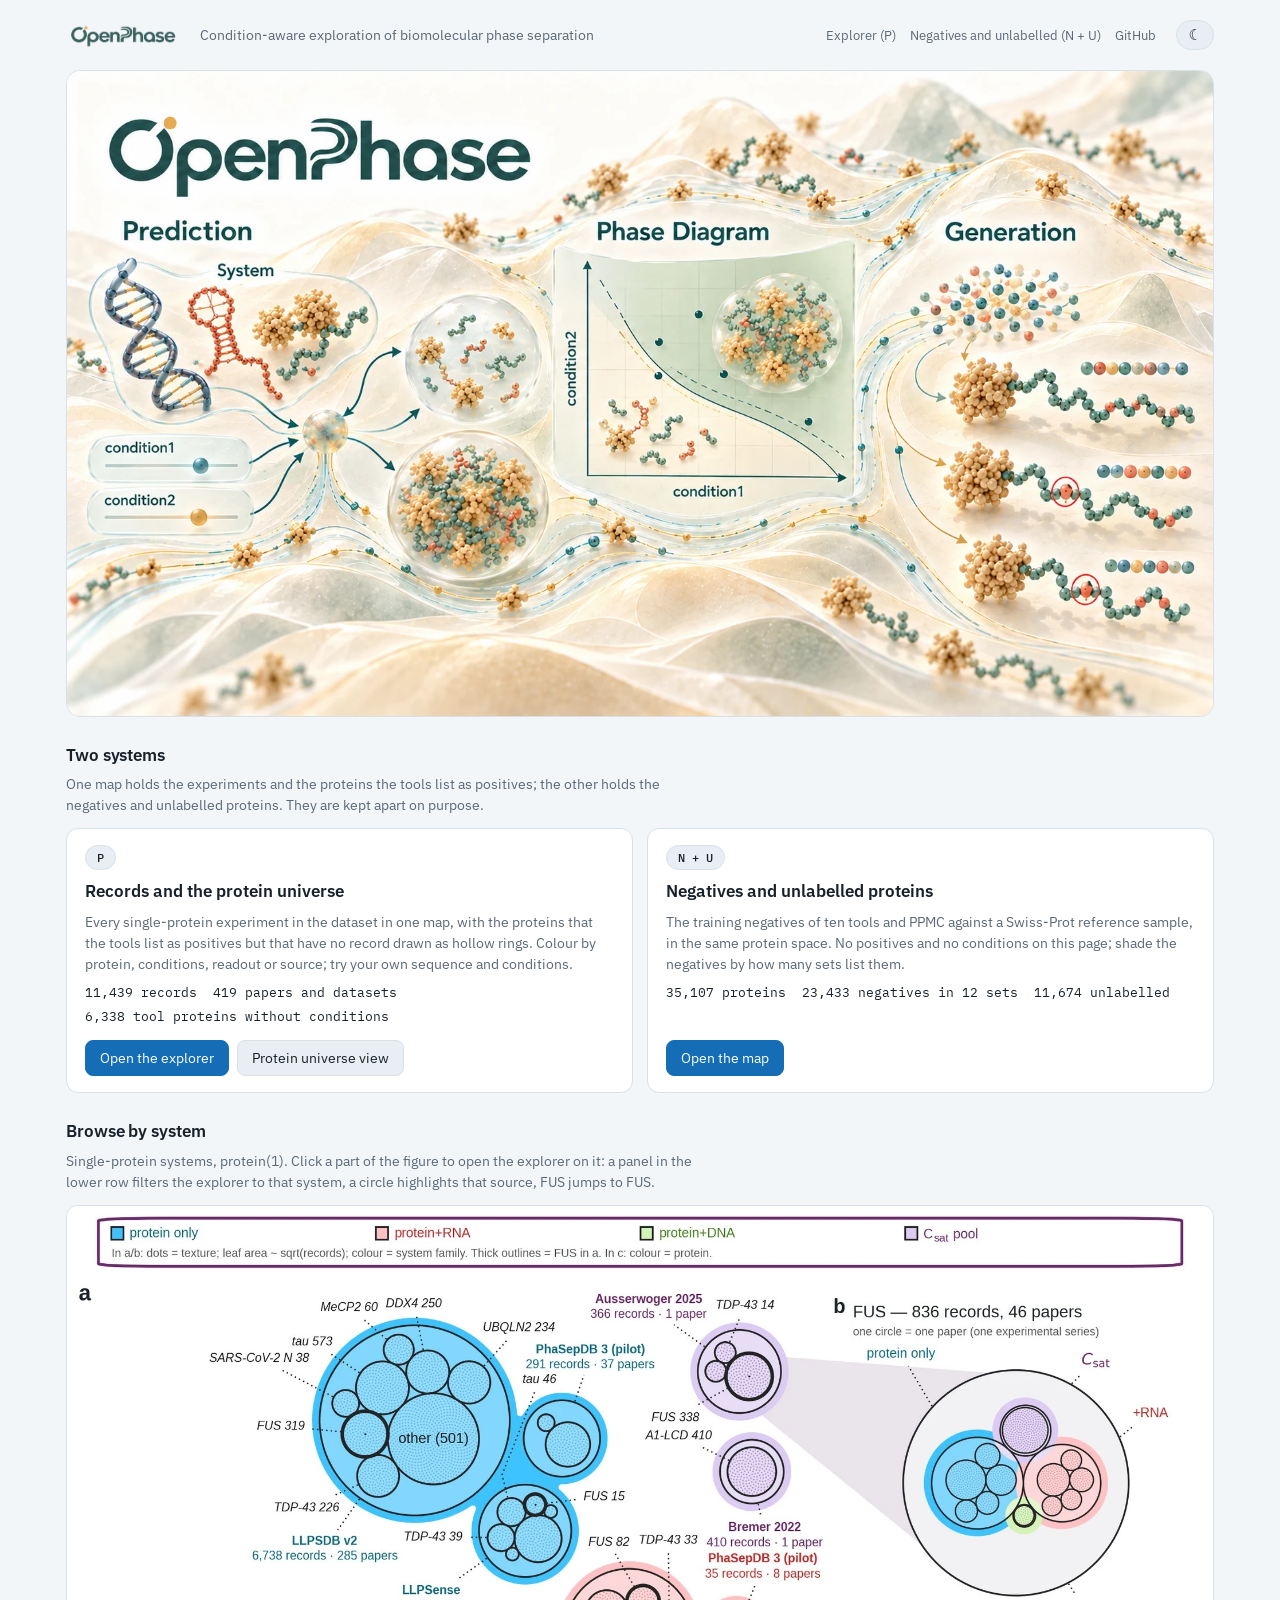
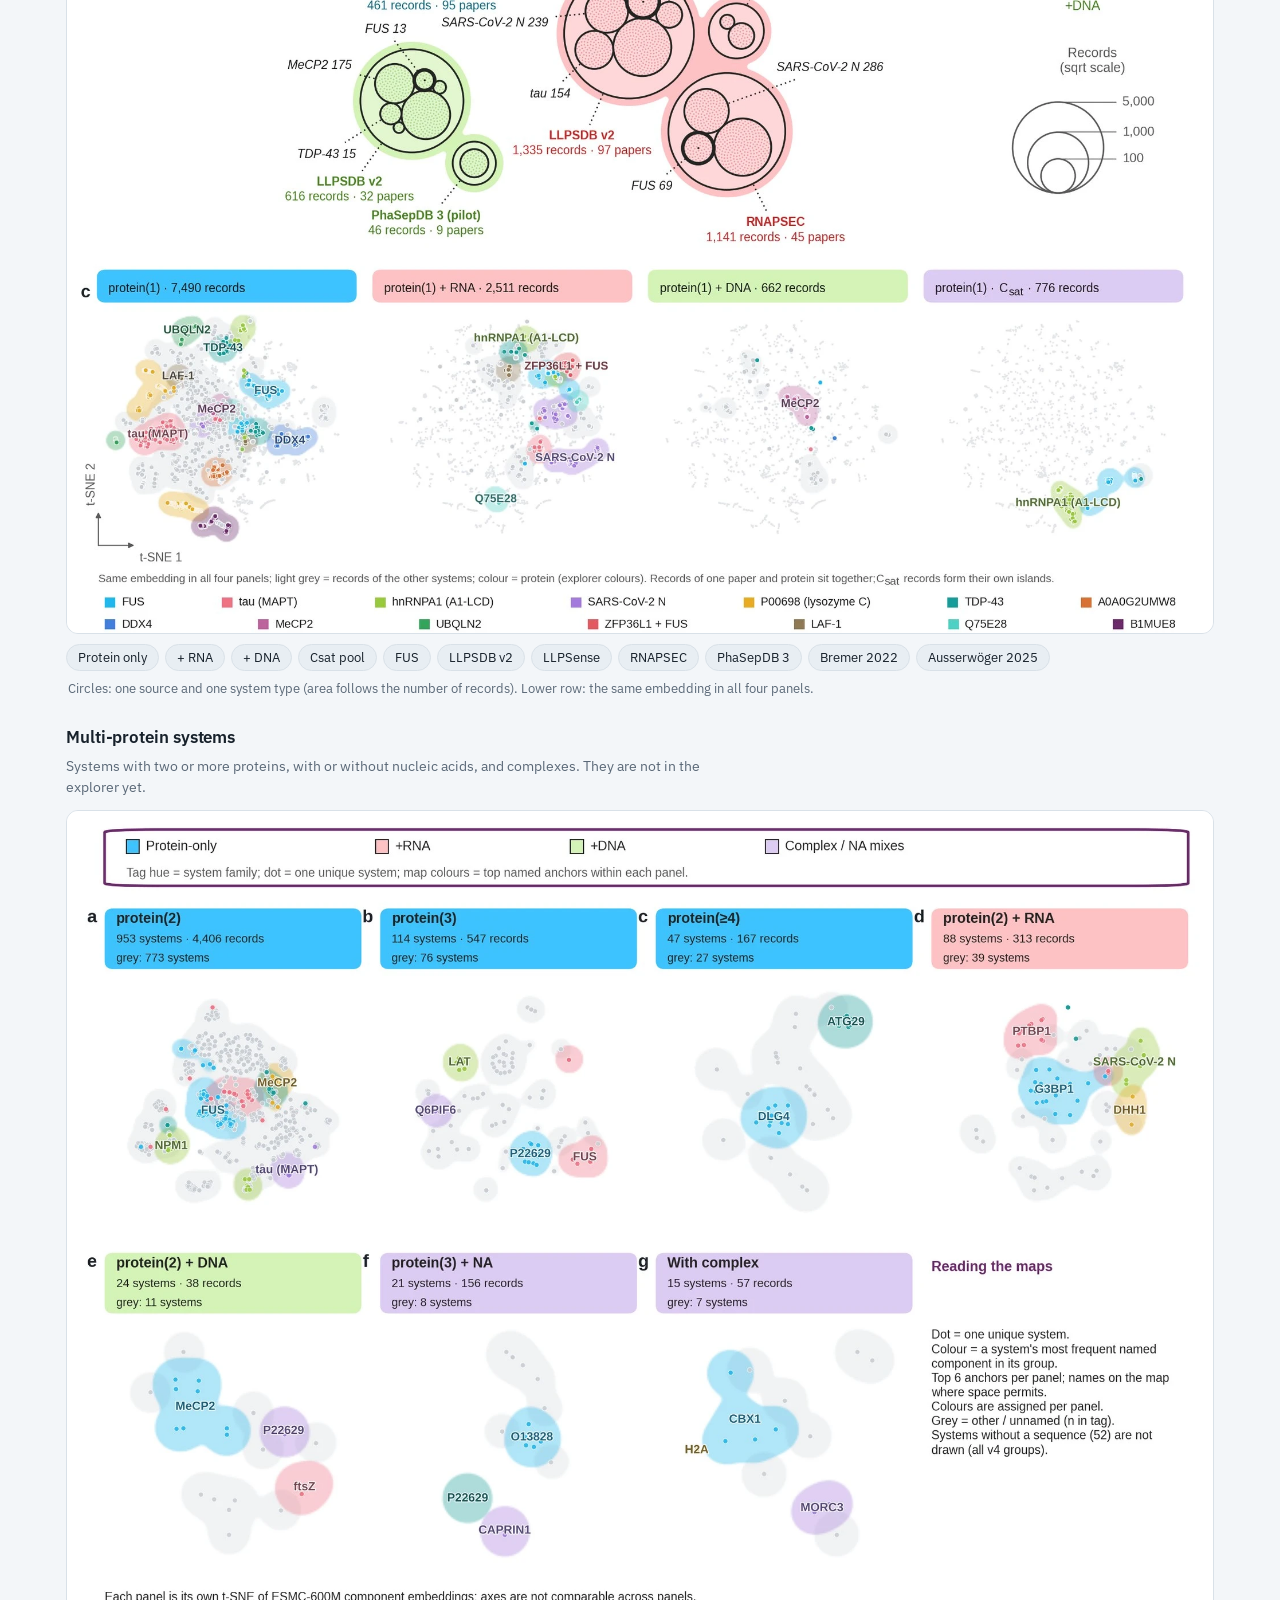
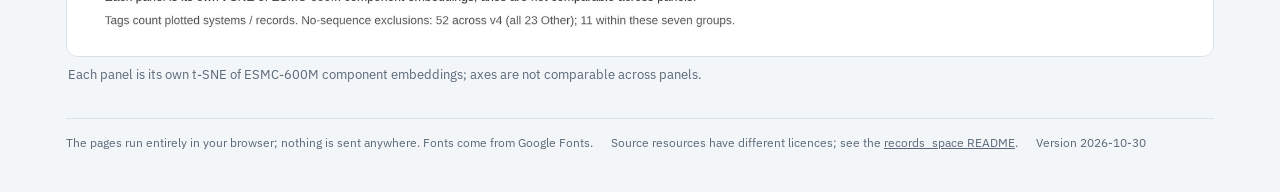
==== index.html @ 79a3a8ff "Add the OpenPhase home page, a light/dark switch and the main figure The site root now opens a home " ====
<!doctype html>
<html lang="en">
<head>
<meta charset="utf-8">
<meta name="viewport" content="width=device-width, initial-scale=1, viewport-fit=cover">
<title>OpenPhase</title>
<meta name="description" content="OpenPhase: condition-aware exploration of biomolecular phase separation. Interactive maps of LLPS experiments, tool proteins, negatives and unlabelled proteins.">
<link rel="stylesheet" href="https://fonts.googleapis.com/css2?family=IBM+Plex+Mono:wght@400;500&family=IBM+Plex+Sans:wght@400;500;600&display=swap">
<style>
:root{
  --bg:#F3F6F9; --panel:#FFFFFF; --ink:#17212B; --mute:#5A6877; --line:#D9E1E8; --accent:#146DB5; --accent-ink:#FFFFFF;
  --chip:#E8EEF3; --mid:#F1F4F7; --teal:#3E6760; --gold:#E0B060;
  --font-ui:"IBM Plex Sans", system-ui, -apple-system, "Segoe UI", sans-serif;
  --font-data:"IBM Plex Mono", ui-monospace, SFMono-Regular, Menlo, monospace;
}
@media (prefers-color-scheme: dark){
  :root:not([data-theme="light"]){
    --bg:#0D1217; --panel:#151C24; --ink:#E6ECF2; --mute:#93A1B0; --line:#26313C; --accent:#4DB4F2; --accent-ink:#08131C;
    --chip:#1C2530; --mid:#222C37; --teal:#7FB5AB; color-scheme:dark;
  }
}
:root[data-theme="dark"]{
  --bg:#0D1217; --panel:#151C24; --ink:#E6ECF2; --mute:#93A1B0; --line:#26313C; --accent:#4DB4F2; --accent-ink:#08131C;
  --chip:#1C2530; --mid:#222C37; --teal:#7FB5AB; color-scheme:dark;
}
*{ box-sizing:border-box; }
[hidden]{ display:none !important; }
body{ margin:0; background:var(--bg); color:var(--ink); font-family:var(--font-ui); line-height:1.5; }
.app{ max-width:1180px; margin-inline:auto; padding:16px max(16px, env(safe-area-inset-right, 0px)) 40px max(16px, env(safe-area-inset-left, 0px)); }
.top{ display:flex; flex-wrap:wrap; align-items:center; gap:8px 20px; margin-bottom:16px; }
.logo{ height:38px; width:auto; display:block; }
:root[data-theme="dark"] .logo{ filter:brightness(1.9) saturate(0.85); }
@media (prefers-color-scheme: dark){ :root:not([data-theme="light"]) .logo{ filter:brightness(1.9) saturate(0.85); } }
.sub{ margin:0; color:var(--mute); font-size:0.9rem; min-width:0; flex:1 1 260px; }
.links{ display:flex; flex-wrap:wrap; gap:6px 14px; font-size:0.84rem; align-items:center; }
.links a{ color:var(--mute); text-decoration:none; } .links a:hover{ color:var(--accent); }
.theme{ font:inherit; font-size:0.95rem; line-height:1; color:var(--ink); background:var(--chip); border:1px solid var(--line); border-radius:99px; padding:6px 11px; cursor:pointer; }
.theme:hover{ border-color:var(--accent); }
a:focus-visible, button:focus-visible{ outline:2px solid var(--accent); outline-offset:2px; border-radius:4px; }
.hero{ margin:0 0 22px; border-radius:14px; overflow:hidden; border:1px solid var(--line); background:#F4EEDD; }
.hero img{ display:block; width:100%; height:auto; }
h2{ margin:26px 0 6px; font-size:1.05rem; font-weight:600; letter-spacing:-0.005em; }
.lead{ margin:0 0 12px; color:var(--mute); font-size:0.88rem; max-width:80ch; }
.cards{ display:grid; gap:14px; grid-template-columns:repeat(auto-fit, minmax(300px, 1fr)); }
.card{ background:var(--panel); border:1px solid var(--line); border-radius:12px; padding:16px 18px; display:flex; flex-direction:column; gap:8px; min-width:0; }
.tag{ align-self:flex-start; font-family:var(--font-data); font-size:0.78rem; font-weight:500; border-radius:99px; padding:2px 11px; background:var(--chip); border:1px solid var(--line); }
.card h3{ margin:0; font-size:1.08rem; font-weight:600; }
.card p{ margin:0; color:var(--mute); font-size:0.88rem; }
.stats{ display:flex; flex-wrap:wrap; gap:4px 16px; font-family:var(--font-data); font-size:0.8rem; color:var(--ink); }
.stats span{ white-space:nowrap; }
.acts{ display:flex; flex-wrap:wrap; gap:8px; margin-top:auto; padding-top:6px; }
.btn{ display:inline-block; font-size:0.86rem; text-decoration:none; color:var(--ink); background:var(--chip); border:1px solid var(--line); border-radius:8px; padding:7px 14px; }
.btn:hover{ border-color:var(--accent); }
.btn.primary{ background:var(--accent); color:var(--accent-ink); border-color:var(--accent); }
.paper{ position:relative; background:#FFFFFF; border:1px solid var(--line); border-radius:12px; overflow:hidden; }
.paper img{ display:block; width:100%; height:auto; }
.hs{ position:absolute; display:block; border-radius:8px; outline:2px solid transparent; outline-offset:-2px; transition:background-color .12s, outline-color .12s; }
.hs.round{ border-radius:50%; }
a.hs:hover, a.hs:focus-visible{ background:rgba(20,109,181,0.12); outline-color:#146DB5; z-index:3; }
.hs::after{ content:attr(data-label); position:absolute; left:50%; top:8px; transform:translateX(-50%); white-space:nowrap; background:#17212B; color:#fff; font-size:0.74rem; line-height:1.2; padding:4px 9px; border-radius:6px; opacity:0; pointer-events:none; transition:opacity .12s; z-index:5; }
a.hs:hover::after, a.hs:focus-visible::after, .hs.off:hover::after{ opacity:1; }
.hs.off{ cursor:not-allowed; }
.hs.off:hover{ background:rgba(90,104,119,0.10); outline-color:#8A97A5; }
body.debug .hs{ outline:1px dashed #E4002B; background:rgba(228,0,43,0.08); }
.chips{ display:flex; flex-wrap:wrap; gap:6px; margin:10px 0 0; }
.chip{ font-size:0.8rem; text-decoration:none; color:var(--ink); background:var(--chip); border:1px solid var(--line); border-radius:99px; padding:3px 11px; }
.chip:hover{ border-color:var(--accent); }
.chip.off{ color:var(--mute); border-style:dashed; cursor:not-allowed; }
.cap{ margin:8px 2px 0; color:var(--mute); font-size:0.8rem; }
footer{ margin-top:34px; padding-top:14px; border-top:1px solid var(--line); color:var(--mute); font-size:0.78rem; display:flex; flex-wrap:wrap; gap:4px 18px; }
footer a{ color:var(--mute); }
</style>
</head>
<body>
<div class="app">
  <header class="top">
    <img class="logo" src="assets/openphase-wordmark.webp" alt="OpenPhase" width="2172" height="724">
    <p class="sub">Condition-aware exploration of biomolecular phase separation</p>
    <nav class="links" aria-label="Links">
      <a href="records_space/">Explorer (P)</a>
      <a href="records_space/negatives/">Negatives and unlabelled (N + U)</a>
      <a href="https://github.com/nicetone9/OpenPhase">GitHub</a>
    </nav>
    <button id="themeBtn" class="theme" type="button" aria-label="Switch light or dark mode">&#9790;</button>
  </header>

  <figure class="hero"><img src="assets/openphase-main.webp" alt="OpenPhase: from a system and its conditions to prediction, phase diagram and generation" width="1672" height="941"></figure>

  <section aria-labelledby="h-systems">
    <h2 id="h-systems">Two systems</h2>
    <p class="lead">One map holds the experiments and the proteins the tools list as positives; the other holds the negatives and unlabelled proteins. They are kept apart on purpose.</p>
    <div class="cards">
      <article class="card">
        <span class="tag">P</span>
        <h3>Records and the protein universe</h3>
        <p>Every single-protein experiment in the dataset in one map, with the proteins that the tools list as positives but that have no record drawn as hollow rings. Colour by protein, conditions, readout or source; try your own sequence and conditions.</p>
        <div class="stats"><span>11,439 records</span><span>419 papers and datasets</span><span>6,338 tool proteins without conditions</span></div>
        <div class="acts"><a class="btn primary" href="records_space/">Open the explorer</a><a class="btn" href="records_space/#lens=umap_universe">Protein universe view</a></div>
      </article>
      <article class="card">
        <span class="tag">N + U</span>
        <h3>Negatives and unlabelled proteins</h3>
        <p>The training negatives of ten tools and PPMC against a Swiss-Prot reference sample, in the same protein space. No positives and no conditions on this page; shade the negatives by how many sets list them.</p>
        <div class="stats"><span>35,107 proteins</span><span>23,433 negatives in 12 sets</span><span>11,674 unlabelled</span></div>
        <div class="acts"><a class="btn primary" href="records_space/negatives/">Open the map</a></div>
      </article>
    </div>
  </section>

  <section aria-labelledby="h-p1">
    <h2 id="h-p1">Browse by system</h2>
    <p class="lead">Single-protein systems, protein(1). Click a part of the figure to open the explorer on it: a panel in the lower row filters the explorer to that system, a circle highlights that source, FUS jumps to FUS.</p>
    <div class="paper">
      <img src="assets/fig-protein1-systems.webp" alt="Records of the protein(1) systems: circles by source and protein, FUS, and four t-SNE panels by system type" width="2000" height="1793">
      <a class="hs" style="left:2.60%;top:64.58%;width:22.70%;height:26.99%" href="records_space/#na=none&csat=hide" data-label="protein(1): protein only, 7,490 records → open" aria-label="protein(1): protein only, 7,490 records"></a>
      <a class="hs" style="left:26.65%;top:64.58%;width:22.70%;height:26.99%" href="records_space/#na=RNA&csat=hide" data-label="protein(1) + RNA, 2,511 records → open" aria-label="protein(1) + RNA, 2,511 records"></a>
      <a class="hs" style="left:50.65%;top:64.58%;width:22.70%;height:26.99%" href="records_space/#na=DNA&csat=hide" data-label="protein(1) + DNA, 662 records → open" aria-label="protein(1) + DNA, 662 records"></a>
      <a class="hs" style="left:74.65%;top:64.58%;width:22.70%;height:26.99%" href="records_space/#csat=only" data-label="protein(1), Csat pool, 776 records → open" aria-label="protein(1), Csat pool, 776 records"></a>
      <a class="hs" style="left:66.75%;top:8.37%;width:26.75%;height:30.67%" href="records_space/#protein=FUS" data-label="FUS: 836 records, 46 papers → open" aria-label="FUS: 836 records, 46 papers"></a>
      <a class="hs round" style="left:21.65%;top:10.76%;width:17.20%;height:19.19%" href="records_space/#hl=llpsdb&na=none&csat=hide" data-label="LLPSDB v2, protein only → open" aria-label="LLPSDB v2, protein only"></a>
      <a class="hs round" style="left:39.65%;top:18.57%;width:7.50%;height:8.37%" href="records_space/#hl=phasepdb3&na=none" data-label="PhaSepDB 3 (pilot), protein only → open" aria-label="PhaSepDB 3 (pilot), protein only"></a>
      <a class="hs round" style="left:35.25%;top:26.49%;width:9.50%;height:10.60%" href="records_space/#hl=llpsense&na=none" data-label="LLPSense → open" aria-label="LLPSense"></a>
      <a class="hs round" style="left:42.75%;top:34.58%;width:12.50%;height:13.94%" href="records_space/#hl=llpsdb&na=RNA" data-label="LLPSDB v2, + RNA → open" aria-label="LLPSDB v2, + RNA"></a>
      <a class="hs round" style="left:55.75%;top:38.48%;width:5.50%;height:6.13%" href="records_space/#hl=phasepdb3&na=RNA" data-label="PhaSepDB 3 (pilot), + RNA → open" aria-label="PhaSepDB 3 (pilot), + RNA"></a>
      <a class="hs round" style="left:51.75%;top:45.01%;width:11.50%;height:12.83%" href="records_space/#hl=rnapsec" data-label="RNAPSEC → open" aria-label="RNAPSEC"></a>
      <a class="hs round" style="left:25.00%;top:42.50%;width:10.00%;height:11.15%" href="records_space/#hl=llpsdb&na=DNA" data-label="LLPSDB v2, + DNA → open" aria-label="LLPSDB v2, + DNA"></a>
      <a class="hs round" style="left:32.90%;top:51.31%;width:5.20%;height:5.80%" href="records_space/#hl=phasepdb3&na=DNA" data-label="PhaSepDB 3 (pilot), + DNA → open" aria-label="PhaSepDB 3 (pilot), + DNA"></a>
      <a class="hs round" style="left:54.35%;top:11.43%;width:8.50%;height:9.48%" href="records_space/#hl=ausserwoger&csat=only" data-label="Ausserwöger 2025, Csat → open" aria-label="Ausserwöger 2025, Csat"></a>
      <a class="hs round" style="left:56.35%;top:22.14%;width:6.80%;height:7.59%" href="records_space/#hl=bremer&csat=only" data-label="Bremer 2022, Csat → open" aria-label="Bremer 2022, Csat"></a>
    </div>
    <div class="chips" aria-label="Shortcuts"><a class="chip" href="records_space/#na=none&csat=hide">Protein only</a><a class="chip" href="records_space/#na=RNA&csat=hide">+ RNA</a><a class="chip" href="records_space/#na=DNA&csat=hide">+ DNA</a><a class="chip" href="records_space/#csat=only">Csat pool</a><a class="chip" href="records_space/#protein=FUS">FUS</a><a class="chip" href="records_space/#hl=llpsdb">LLPSDB v2</a><a class="chip" href="records_space/#hl=llpsense">LLPSense</a><a class="chip" href="records_space/#hl=rnapsec">RNAPSEC</a><a class="chip" href="records_space/#hl=phasepdb3">PhaSepDB 3</a><a class="chip" href="records_space/#hl=bremer&csat=only">Bremer 2022</a><a class="chip" href="records_space/#hl=ausserwoger&csat=only">Ausserwöger 2025</a></div>
    <p class="cap">Circles: one source and one system type (area follows the number of records). Lower row: the same embedding in all four panels.</p>
  </section>

  <section aria-labelledby="h-multi">
    <h2 id="h-multi">Multi-protein systems</h2>
    <p class="lead">Systems with two or more proteins, with or without nucleic acids, and complexes. They are not in the explorer yet.</p>
    <div class="paper">
      <img src="assets/fig-multi-protein-systems.webp" alt="Maps of the multi-protein systems: protein(2), protein(3), protein(4 or more), with RNA, with DNA, with nucleic acid, and complexes" width="2000" height="1475">
      <span class="hs off" style="left:1.50%;top:11.19%;width:24.50%;height:37.63%" data-label="protein(2): 953 systems, 4,406 records · not built yet" aria-label="protein(2): 953 systems, 4,406 records, not built yet"></span>
      <span class="hs off" style="left:26.00%;top:11.19%;width:24.00%;height:37.63%" data-label="protein(3): 114 systems, 547 records · not built yet" aria-label="protein(3): 114 systems, 547 records, not built yet"></span>
      <span class="hs off" style="left:50.00%;top:11.19%;width:24.00%;height:37.63%" data-label="protein(≥4): 47 systems, 167 records · not built yet" aria-label="protein(≥4): 47 systems, 167 records, not built yet"></span>
      <span class="hs off" style="left:74.00%;top:11.19%;width:24.25%;height:37.63%" data-label="protein(2) + RNA: 88 systems, 313 records · not built yet" aria-label="protein(2) + RNA: 88 systems, 313 records, not built yet"></span>
      <span class="hs off" style="left:1.50%;top:51.86%;width:24.50%;height:37.63%" data-label="protein(2) + DNA: 24 systems, 38 records · not built yet" aria-label="protein(2) + DNA: 24 systems, 38 records, not built yet"></span>
      <span class="hs off" style="left:26.00%;top:51.86%;width:24.00%;height:37.63%" data-label="protein(3) + NA: 21 systems, 156 records · not built yet" aria-label="protein(3) + NA: 21 systems, 156 records, not built yet"></span>
      <span class="hs off" style="left:50.00%;top:51.86%;width:24.00%;height:37.63%" data-label="With complex: 15 systems, 57 records · not built yet" aria-label="With complex: 15 systems, 57 records, not built yet"></span>
    </div>
    <p class="cap">Each panel is its own t-SNE of ESMC-600M component embeddings; axes are not comparable across panels.</p>
  </section>

  <footer>
    <span>The pages run entirely in your browser; nothing is sent anywhere. Fonts come from Google Fonts.</span>
    <span>Source resources have different licences; see the <a href="https://github.com/nicetone9/OpenPhase/tree/main/records_space">records_space README</a>.</span>
    <span>Version 2026-10-30</span>
  </footer>
</div>
<script>
(function () {
  var root = document.documentElement, KEY = "openphase-theme", btn = document.getElementById("themeBtn");
  var sys = function () { return window.matchMedia && matchMedia("(prefers-color-scheme: dark)").matches ? "dark" : "light"; };
  var saved = null; try { saved = localStorage.getItem(KEY); } catch (e) {}
  function show(t) { btn.textContent = t === "dark" ? "☀" : "☾"; btn.title = t === "dark" ? "Switch to light mode" : "Switch to dark mode"; btn.setAttribute("aria-label", btn.title); }
  var cur = (saved === "light" || saved === "dark") ? saved : (root.getAttribute("data-theme") || sys());
  root.setAttribute("data-theme", cur); show(cur);
  btn.addEventListener("click", function () { var next = root.getAttribute("data-theme") === "dark" ? "light" : "dark"; root.setAttribute("data-theme", next); show(next); try { localStorage.setItem(KEY, next); } catch (e) {} });
  if (/[?&]debug\b/.test(location.search)) document.body.classList.add("debug");
})();
</script>
</body>
</html>
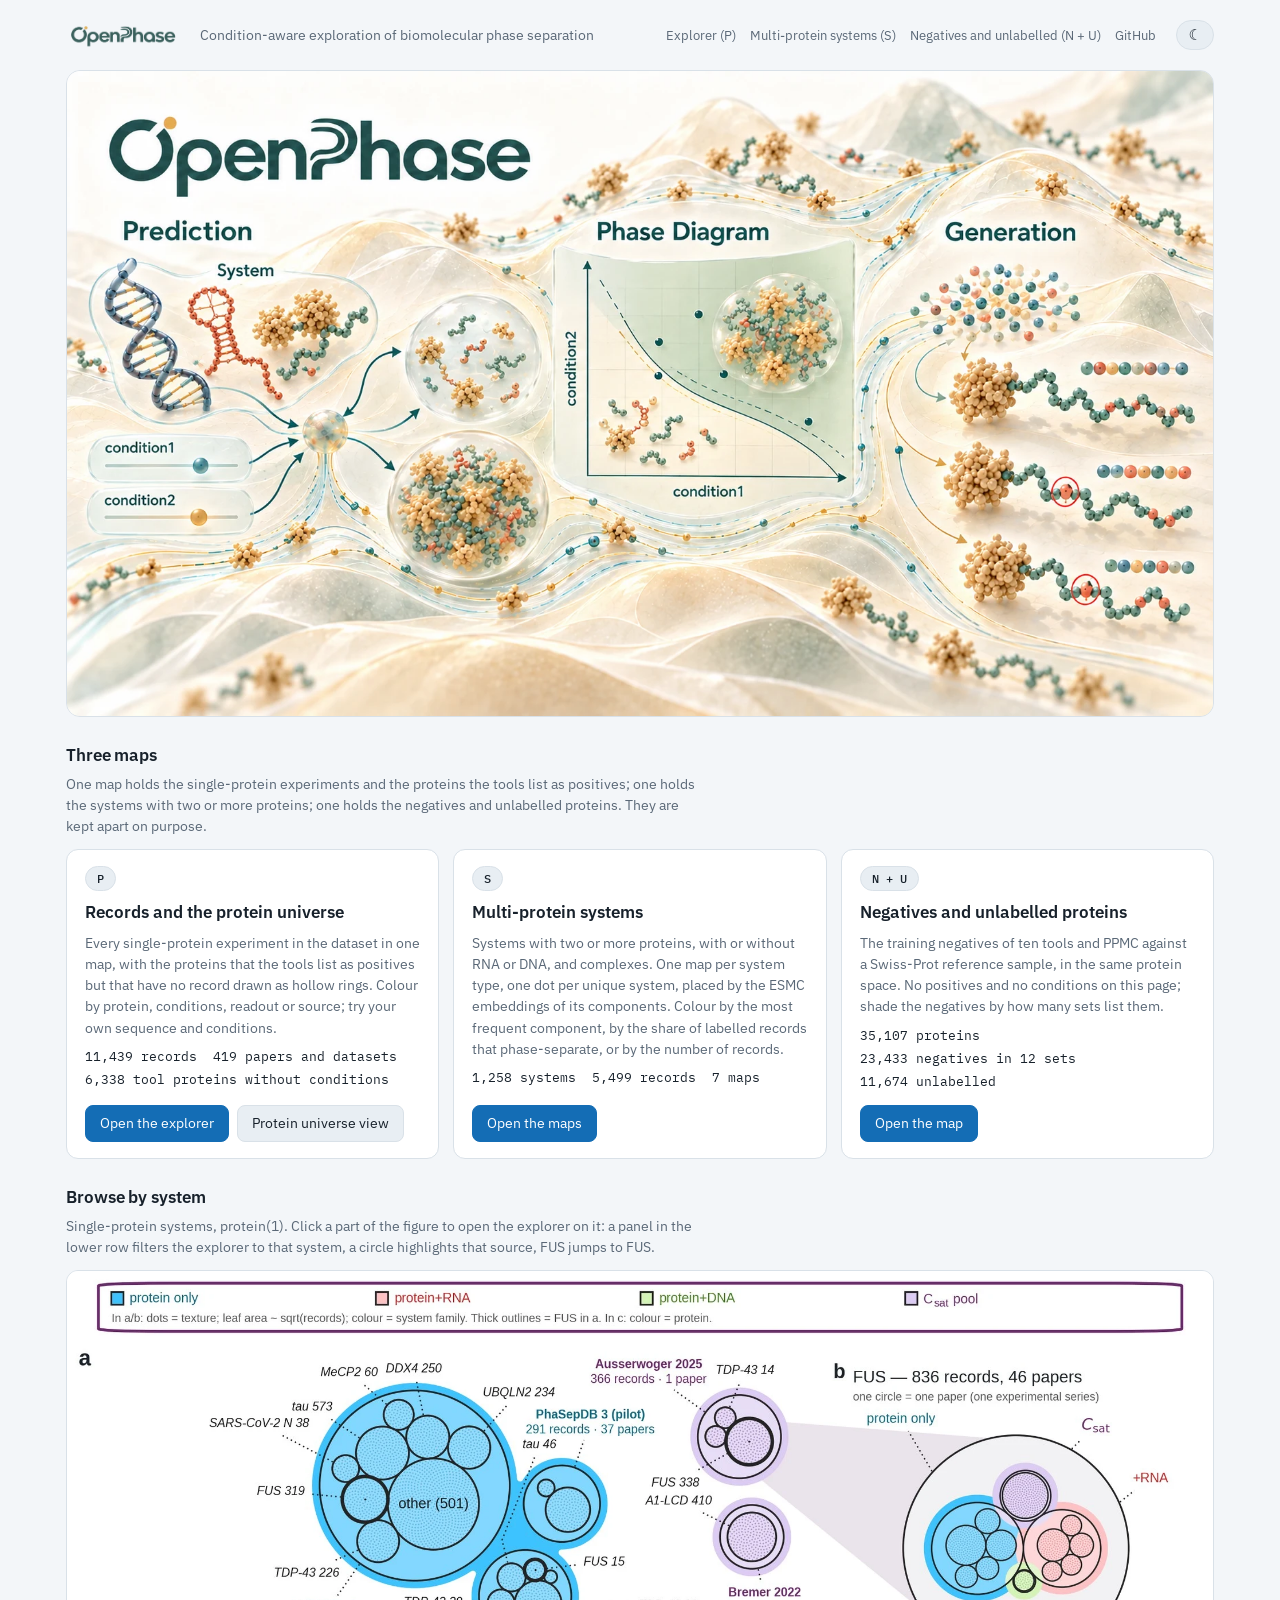
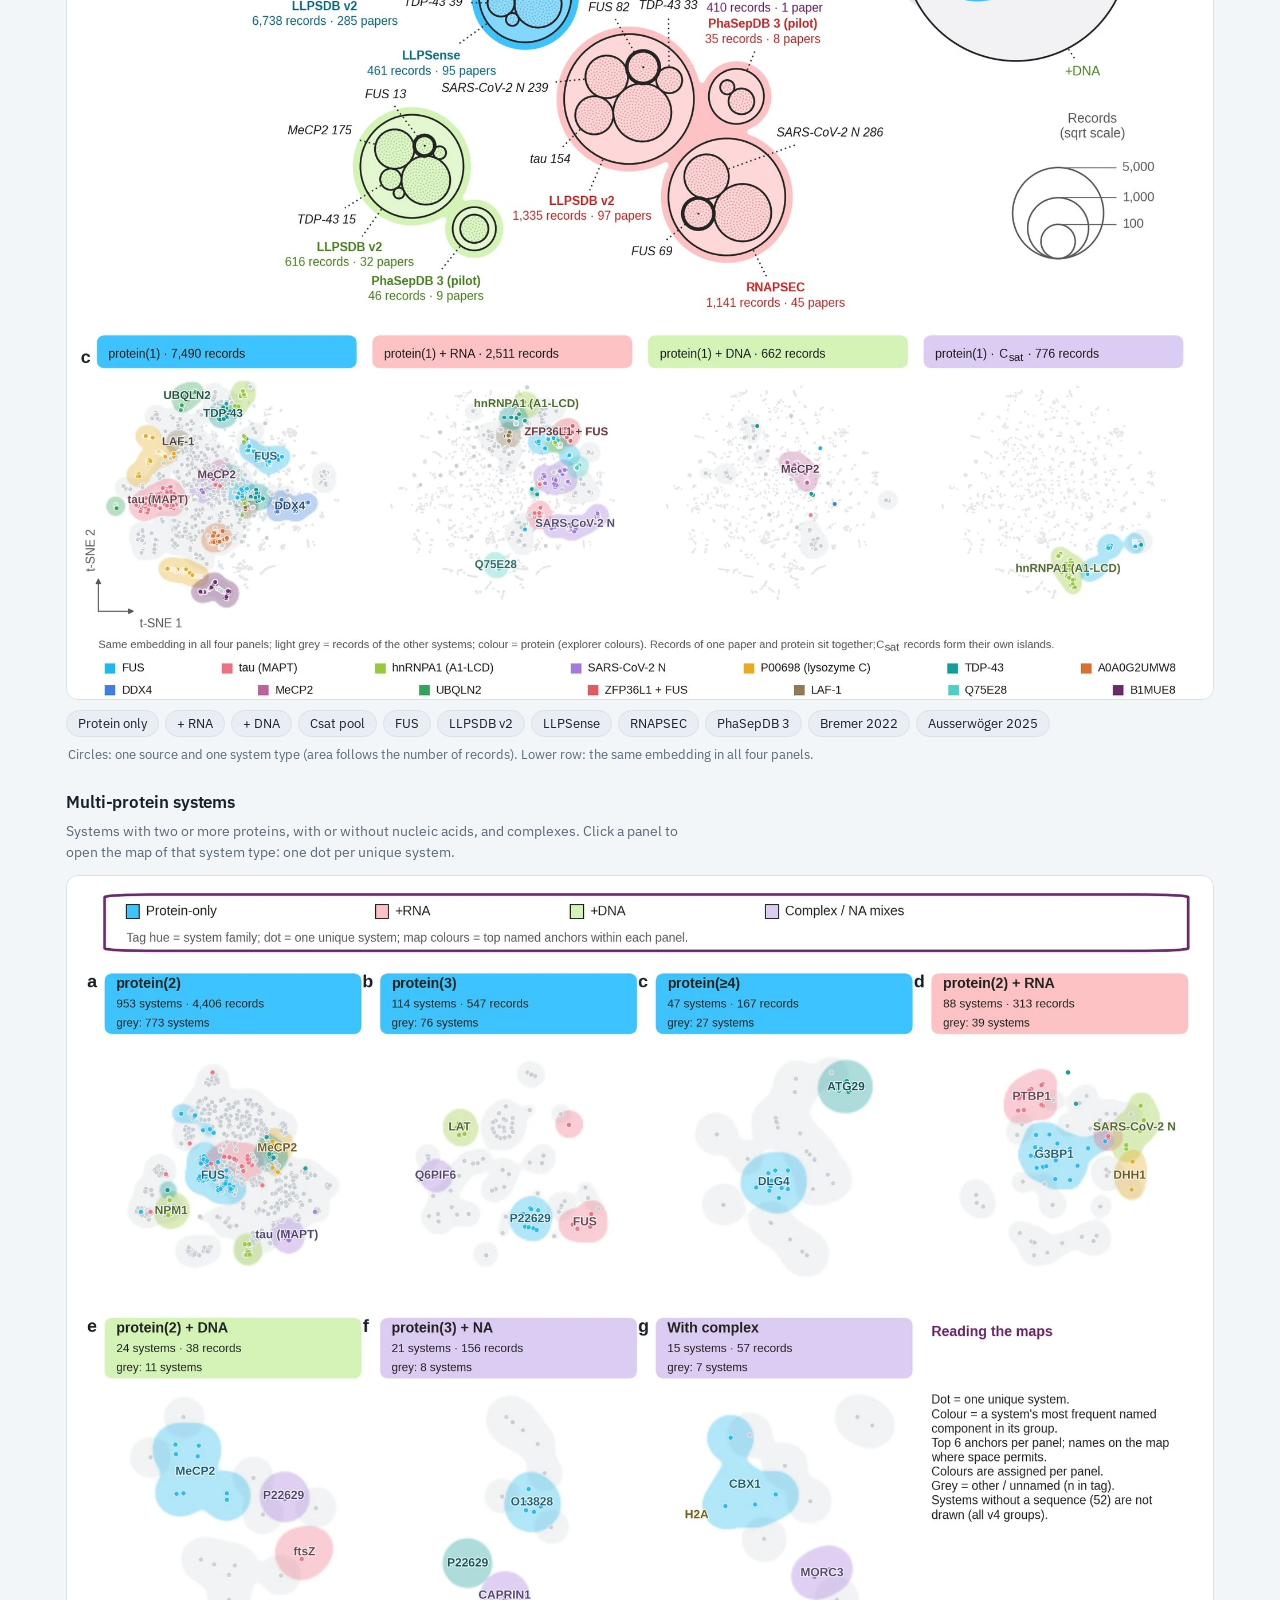
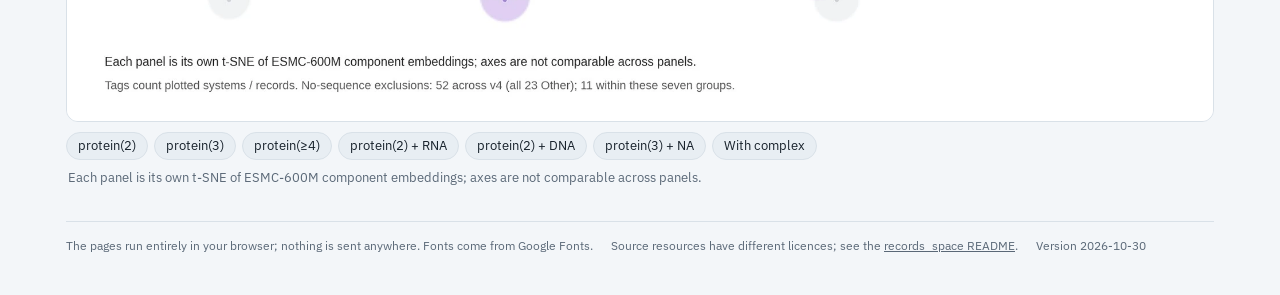
==== commit 282511c8: "records_space: multi-protein systems page, the system colour table, a 16-row heatmap - New page reco" ====
--- a/index.html
+++ b/index.html
@@ -78,6 +78,7 @@
     <p class="sub">Condition-aware exploration of biomolecular phase separation</p>
     <nav class="links" aria-label="Links">
       <a href="records_space/">Explorer (P)</a>
+      <a href="records_space/systems/">Multi-protein systems (S)</a>
       <a href="records_space/negatives/">Negatives and unlabelled (N + U)</a>
       <a href="https://github.com/nicetone9/OpenPhase">GitHub</a>
     </nav>
@@ -87,8 +88,8 @@
   <figure class="hero"><img src="assets/openphase-main.webp" alt="OpenPhase: from a system and its conditions to prediction, phase diagram and generation" width="1672" height="941"></figure>
 
   <section aria-labelledby="h-systems">
-    <h2 id="h-systems">Two systems</h2>
-    <p class="lead">One map holds the experiments and the proteins the tools list as positives; the other holds the negatives and unlabelled proteins. They are kept apart on purpose.</p>
+    <h2 id="h-systems">Three maps</h2>
+    <p class="lead">One map holds the single-protein experiments and the proteins the tools list as positives; one holds the systems with two or more proteins; one holds the negatives and unlabelled proteins. They are kept apart on purpose.</p>
     <div class="cards">
       <article class="card">
         <span class="tag">P</span>
@@ -96,6 +97,13 @@
         <p>Every single-protein experiment in the dataset in one map, with the proteins that the tools list as positives but that have no record drawn as hollow rings. Colour by protein, conditions, readout or source; try your own sequence and conditions.</p>
         <div class="stats"><span>11,439 records</span><span>419 papers and datasets</span><span>6,338 tool proteins without conditions</span></div>
         <div class="acts"><a class="btn primary" href="records_space/">Open the explorer</a><a class="btn" href="records_space/#lens=umap_universe">Protein universe view</a></div>
+      </article>
+      <article class="card">
+        <span class="tag">S</span>
+        <h3>Multi-protein systems</h3>
+        <p>Systems with two or more proteins, with or without RNA or DNA, and complexes. One map per system type, one dot per unique system, placed by the ESMC embeddings of its components. Colour by the most frequent component, by the share of labelled records that phase-separate, or by the number of records.</p>
+        <div class="stats"><span>1,258 systems</span><span>5,499 records</span><span>7 maps</span></div>
+        <div class="acts"><a class="btn primary" href="records_space/systems/">Open the maps</a></div>
       </article>
       <article class="card">
         <span class="tag">N + U</span>
@@ -112,39 +120,40 @@
     <p class="lead">Single-protein systems, protein(1). Click a part of the figure to open the explorer on it: a panel in the lower row filters the explorer to that system, a circle highlights that source, FUS jumps to FUS.</p>
     <div class="paper">
       <img src="assets/fig-protein1-systems.webp" alt="Records of the protein(1) systems: circles by source and protein, FUS, and four t-SNE panels by system type" width="2000" height="1793">
-      <a class="hs" style="left:2.60%;top:64.58%;width:22.70%;height:26.99%" href="records_space/#na=none&csat=hide" data-label="protein(1): protein only, 7,490 records → open" aria-label="protein(1): protein only, 7,490 records"></a>
-      <a class="hs" style="left:26.65%;top:64.58%;width:22.70%;height:26.99%" href="records_space/#na=RNA&csat=hide" data-label="protein(1) + RNA, 2,511 records → open" aria-label="protein(1) + RNA, 2,511 records"></a>
-      <a class="hs" style="left:50.65%;top:64.58%;width:22.70%;height:26.99%" href="records_space/#na=DNA&csat=hide" data-label="protein(1) + DNA, 662 records → open" aria-label="protein(1) + DNA, 662 records"></a>
-      <a class="hs" style="left:74.65%;top:64.58%;width:22.70%;height:26.99%" href="records_space/#csat=only" data-label="protein(1), Csat pool, 776 records → open" aria-label="protein(1), Csat pool, 776 records"></a>
-      <a class="hs" style="left:66.75%;top:8.37%;width:26.75%;height:30.67%" href="records_space/#protein=FUS" data-label="FUS: 836 records, 46 papers → open" aria-label="FUS: 836 records, 46 papers"></a>
-      <a class="hs round" style="left:21.65%;top:10.76%;width:17.20%;height:19.19%" href="records_space/#hl=llpsdb&na=none&csat=hide" data-label="LLPSDB v2, protein only → open" aria-label="LLPSDB v2, protein only"></a>
-      <a class="hs round" style="left:39.65%;top:18.57%;width:7.50%;height:8.37%" href="records_space/#hl=phasepdb3&na=none" data-label="PhaSepDB 3 (pilot), protein only → open" aria-label="PhaSepDB 3 (pilot), protein only"></a>
-      <a class="hs round" style="left:35.25%;top:26.49%;width:9.50%;height:10.60%" href="records_space/#hl=llpsense&na=none" data-label="LLPSense → open" aria-label="LLPSense"></a>
-      <a class="hs round" style="left:42.75%;top:34.58%;width:12.50%;height:13.94%" href="records_space/#hl=llpsdb&na=RNA" data-label="LLPSDB v2, + RNA → open" aria-label="LLPSDB v2, + RNA"></a>
-      <a class="hs round" style="left:55.75%;top:38.48%;width:5.50%;height:6.13%" href="records_space/#hl=phasepdb3&na=RNA" data-label="PhaSepDB 3 (pilot), + RNA → open" aria-label="PhaSepDB 3 (pilot), + RNA"></a>
-      <a class="hs round" style="left:51.75%;top:45.01%;width:11.50%;height:12.83%" href="records_space/#hl=rnapsec" data-label="RNAPSEC → open" aria-label="RNAPSEC"></a>
-      <a class="hs round" style="left:25.00%;top:42.50%;width:10.00%;height:11.15%" href="records_space/#hl=llpsdb&na=DNA" data-label="LLPSDB v2, + DNA → open" aria-label="LLPSDB v2, + DNA"></a>
-      <a class="hs round" style="left:32.90%;top:51.31%;width:5.20%;height:5.80%" href="records_space/#hl=phasepdb3&na=DNA" data-label="PhaSepDB 3 (pilot), + DNA → open" aria-label="PhaSepDB 3 (pilot), + DNA"></a>
-      <a class="hs round" style="left:54.35%;top:11.43%;width:8.50%;height:9.48%" href="records_space/#hl=ausserwoger&csat=only" data-label="Ausserwöger 2025, Csat → open" aria-label="Ausserwöger 2025, Csat"></a>
-      <a class="hs round" style="left:56.35%;top:22.14%;width:6.80%;height:7.59%" href="records_space/#hl=bremer&csat=only" data-label="Bremer 2022, Csat → open" aria-label="Bremer 2022, Csat"></a>
+      <a class="hs" style="left:2.60%;top:64.58%;width:22.70%;height:26.99%" href="records_space/#na=none&csat=hide&by=system" data-label="protein(1): protein only, 7,490 records → open" aria-label="protein(1): protein only, 7,490 records"></a>
+      <a class="hs" style="left:26.65%;top:64.58%;width:22.70%;height:26.99%" href="records_space/#na=RNA&csat=hide&by=system" data-label="protein(1) + RNA, 2,511 records → open" aria-label="protein(1) + RNA, 2,511 records"></a>
+      <a class="hs" style="left:50.65%;top:64.58%;width:22.70%;height:26.99%" href="records_space/#na=DNA&csat=hide&by=system" data-label="protein(1) + DNA, 662 records → open" aria-label="protein(1) + DNA, 662 records"></a>
+      <a class="hs" style="left:74.65%;top:64.58%;width:22.70%;height:26.99%" href="records_space/#csat=only&by=system" data-label="protein(1), Csat pool, 776 records → open" aria-label="protein(1), Csat pool, 776 records"></a>
+      <a class="hs" style="left:66.75%;top:8.37%;width:26.75%;height:30.67%" href="records_space/#protein=FUS&by=system" data-label="FUS: 836 records, 46 papers → open" aria-label="FUS: 836 records, 46 papers"></a>
+      <a class="hs round" style="left:21.65%;top:10.76%;width:17.20%;height:19.19%" href="records_space/#hl=llpsdb&na=none&csat=hide&by=system" data-label="LLPSDB v2, protein only → open" aria-label="LLPSDB v2, protein only"></a>
+      <a class="hs round" style="left:39.65%;top:18.57%;width:7.50%;height:8.37%" href="records_space/#hl=phasepdb3&na=none&by=system" data-label="PhaSepDB 3 (pilot), protein only → open" aria-label="PhaSepDB 3 (pilot), protein only"></a>
+      <a class="hs round" style="left:35.25%;top:26.49%;width:9.50%;height:10.60%" href="records_space/#hl=llpsense&na=none&by=system" data-label="LLPSense → open" aria-label="LLPSense"></a>
+      <a class="hs round" style="left:42.75%;top:34.58%;width:12.50%;height:13.94%" href="records_space/#hl=llpsdb&na=RNA&by=system" data-label="LLPSDB v2, + RNA → open" aria-label="LLPSDB v2, + RNA"></a>
+      <a class="hs round" style="left:55.75%;top:38.48%;width:5.50%;height:6.13%" href="records_space/#hl=phasepdb3&na=RNA&by=system" data-label="PhaSepDB 3 (pilot), + RNA → open" aria-label="PhaSepDB 3 (pilot), + RNA"></a>
+      <a class="hs round" style="left:51.75%;top:45.01%;width:11.50%;height:12.83%" href="records_space/#hl=rnapsec&by=system" data-label="RNAPSEC → open" aria-label="RNAPSEC"></a>
+      <a class="hs round" style="left:25.00%;top:42.50%;width:10.00%;height:11.15%" href="records_space/#hl=llpsdb&na=DNA&by=system" data-label="LLPSDB v2, + DNA → open" aria-label="LLPSDB v2, + DNA"></a>
+      <a class="hs round" style="left:32.90%;top:51.31%;width:5.20%;height:5.80%" href="records_space/#hl=phasepdb3&na=DNA&by=system" data-label="PhaSepDB 3 (pilot), + DNA → open" aria-label="PhaSepDB 3 (pilot), + DNA"></a>
+      <a class="hs round" style="left:54.35%;top:11.43%;width:8.50%;height:9.48%" href="records_space/#hl=ausserwoger&csat=only&by=system" data-label="Ausserwöger 2025, Csat → open" aria-label="Ausserwöger 2025, Csat"></a>
+      <a class="hs round" style="left:56.35%;top:22.14%;width:6.80%;height:7.59%" href="records_space/#hl=bremer&csat=only&by=system" data-label="Bremer 2022, Csat → open" aria-label="Bremer 2022, Csat"></a>
     </div>
-    <div class="chips" aria-label="Shortcuts"><a class="chip" href="records_space/#na=none&csat=hide">Protein only</a><a class="chip" href="records_space/#na=RNA&csat=hide">+ RNA</a><a class="chip" href="records_space/#na=DNA&csat=hide">+ DNA</a><a class="chip" href="records_space/#csat=only">Csat pool</a><a class="chip" href="records_space/#protein=FUS">FUS</a><a class="chip" href="records_space/#hl=llpsdb">LLPSDB v2</a><a class="chip" href="records_space/#hl=llpsense">LLPSense</a><a class="chip" href="records_space/#hl=rnapsec">RNAPSEC</a><a class="chip" href="records_space/#hl=phasepdb3">PhaSepDB 3</a><a class="chip" href="records_space/#hl=bremer&csat=only">Bremer 2022</a><a class="chip" href="records_space/#hl=ausserwoger&csat=only">Ausserwöger 2025</a></div>
+    <div class="chips" aria-label="Shortcuts"><a class="chip" href="records_space/#na=none&csat=hide&by=system">Protein only</a><a class="chip" href="records_space/#na=RNA&csat=hide&by=system">+ RNA</a><a class="chip" href="records_space/#na=DNA&csat=hide&by=system">+ DNA</a><a class="chip" href="records_space/#csat=only&by=system">Csat pool</a><a class="chip" href="records_space/#protein=FUS&by=system">FUS</a><a class="chip" href="records_space/#hl=llpsdb&by=system">LLPSDB v2</a><a class="chip" href="records_space/#hl=llpsense&by=system">LLPSense</a><a class="chip" href="records_space/#hl=rnapsec&by=system">RNAPSEC</a><a class="chip" href="records_space/#hl=phasepdb3&by=system">PhaSepDB 3</a><a class="chip" href="records_space/#hl=bremer&csat=only&by=system">Bremer 2022</a><a class="chip" href="records_space/#hl=ausserwoger&csat=only&by=system">Ausserwöger 2025</a></div>
     <p class="cap">Circles: one source and one system type (area follows the number of records). Lower row: the same embedding in all four panels.</p>
   </section>
 
   <section aria-labelledby="h-multi">
     <h2 id="h-multi">Multi-protein systems</h2>
-    <p class="lead">Systems with two or more proteins, with or without nucleic acids, and complexes. They are not in the explorer yet.</p>
+    <p class="lead">Systems with two or more proteins, with or without nucleic acids, and complexes. Click a panel to open the map of that system type: one dot per unique system.</p>
     <div class="paper">
       <img src="assets/fig-multi-protein-systems.webp" alt="Maps of the multi-protein systems: protein(2), protein(3), protein(4 or more), with RNA, with DNA, with nucleic acid, and complexes" width="2000" height="1475">
-      <span class="hs off" style="left:1.50%;top:11.19%;width:24.50%;height:37.63%" data-label="protein(2): 953 systems, 4,406 records · not built yet" aria-label="protein(2): 953 systems, 4,406 records, not built yet"></span>
-      <span class="hs off" style="left:26.00%;top:11.19%;width:24.00%;height:37.63%" data-label="protein(3): 114 systems, 547 records · not built yet" aria-label="protein(3): 114 systems, 547 records, not built yet"></span>
-      <span class="hs off" style="left:50.00%;top:11.19%;width:24.00%;height:37.63%" data-label="protein(≥4): 47 systems, 167 records · not built yet" aria-label="protein(≥4): 47 systems, 167 records, not built yet"></span>
-      <span class="hs off" style="left:74.00%;top:11.19%;width:24.25%;height:37.63%" data-label="protein(2) + RNA: 88 systems, 313 records · not built yet" aria-label="protein(2) + RNA: 88 systems, 313 records, not built yet"></span>
-      <span class="hs off" style="left:1.50%;top:51.86%;width:24.50%;height:37.63%" data-label="protein(2) + DNA: 24 systems, 38 records · not built yet" aria-label="protein(2) + DNA: 24 systems, 38 records, not built yet"></span>
-      <span class="hs off" style="left:26.00%;top:51.86%;width:24.00%;height:37.63%" data-label="protein(3) + NA: 21 systems, 156 records · not built yet" aria-label="protein(3) + NA: 21 systems, 156 records, not built yet"></span>
-      <span class="hs off" style="left:50.00%;top:51.86%;width:24.00%;height:37.63%" data-label="With complex: 15 systems, 57 records · not built yet" aria-label="With complex: 15 systems, 57 records, not built yet"></span>
+      <a class="hs" style="left:1.50%;top:11.19%;width:24.50%;height:37.63%" href="records_space/systems/#g=p2" data-label="protein(2): 953 systems, 4,406 records → open" aria-label="protein(2): 953 systems, 4,406 records"></a>
+      <a class="hs" style="left:26.00%;top:11.19%;width:24.00%;height:37.63%" href="records_space/systems/#g=p3" data-label="protein(3): 114 systems, 547 records → open" aria-label="protein(3): 114 systems, 547 records"></a>
+      <a class="hs" style="left:50.00%;top:11.19%;width:24.00%;height:37.63%" href="records_space/systems/#g=p4" data-label="protein(≥4): 47 systems, 167 records → open" aria-label="protein(≥4): 47 systems, 167 records"></a>
+      <a class="hs" style="left:74.00%;top:11.19%;width:24.25%;height:37.63%" href="records_space/systems/#g=p2r" data-label="protein(2) + RNA: 88 systems, 313 records → open" aria-label="protein(2) + RNA: 88 systems, 313 records"></a>
+      <a class="hs" style="left:1.50%;top:51.86%;width:24.50%;height:37.63%" href="records_space/systems/#g=p2d" data-label="protein(2) + DNA: 24 systems, 38 records → open" aria-label="protein(2) + DNA: 24 systems, 38 records"></a>
+      <a class="hs" style="left:26.00%;top:51.86%;width:24.00%;height:37.63%" href="records_space/systems/#g=p3na" data-label="protein(3) + NA: 21 systems, 156 records → open" aria-label="protein(3) + NA: 21 systems, 156 records"></a>
+      <a class="hs" style="left:50.00%;top:51.86%;width:24.00%;height:37.63%" href="records_space/systems/#g=cx" data-label="With complex: 15 systems, 57 records → open" aria-label="With complex: 15 systems, 57 records"></a>
     </div>
+    <div class="chips" aria-label="Shortcuts to the multi-protein maps"><a class="chip" href="records_space/systems/#g=p2">protein(2)</a><a class="chip" href="records_space/systems/#g=p3">protein(3)</a><a class="chip" href="records_space/systems/#g=p4">protein(≥4)</a><a class="chip" href="records_space/systems/#g=p2r">protein(2) + RNA</a><a class="chip" href="records_space/systems/#g=p2d">protein(2) + DNA</a><a class="chip" href="records_space/systems/#g=p3na">protein(3) + NA</a><a class="chip" href="records_space/systems/#g=cx">With complex</a></div>
     <p class="cap">Each panel is its own t-SNE of ESMC-600M component embeddings; axes are not comparable across panels.</p>
   </section>
 
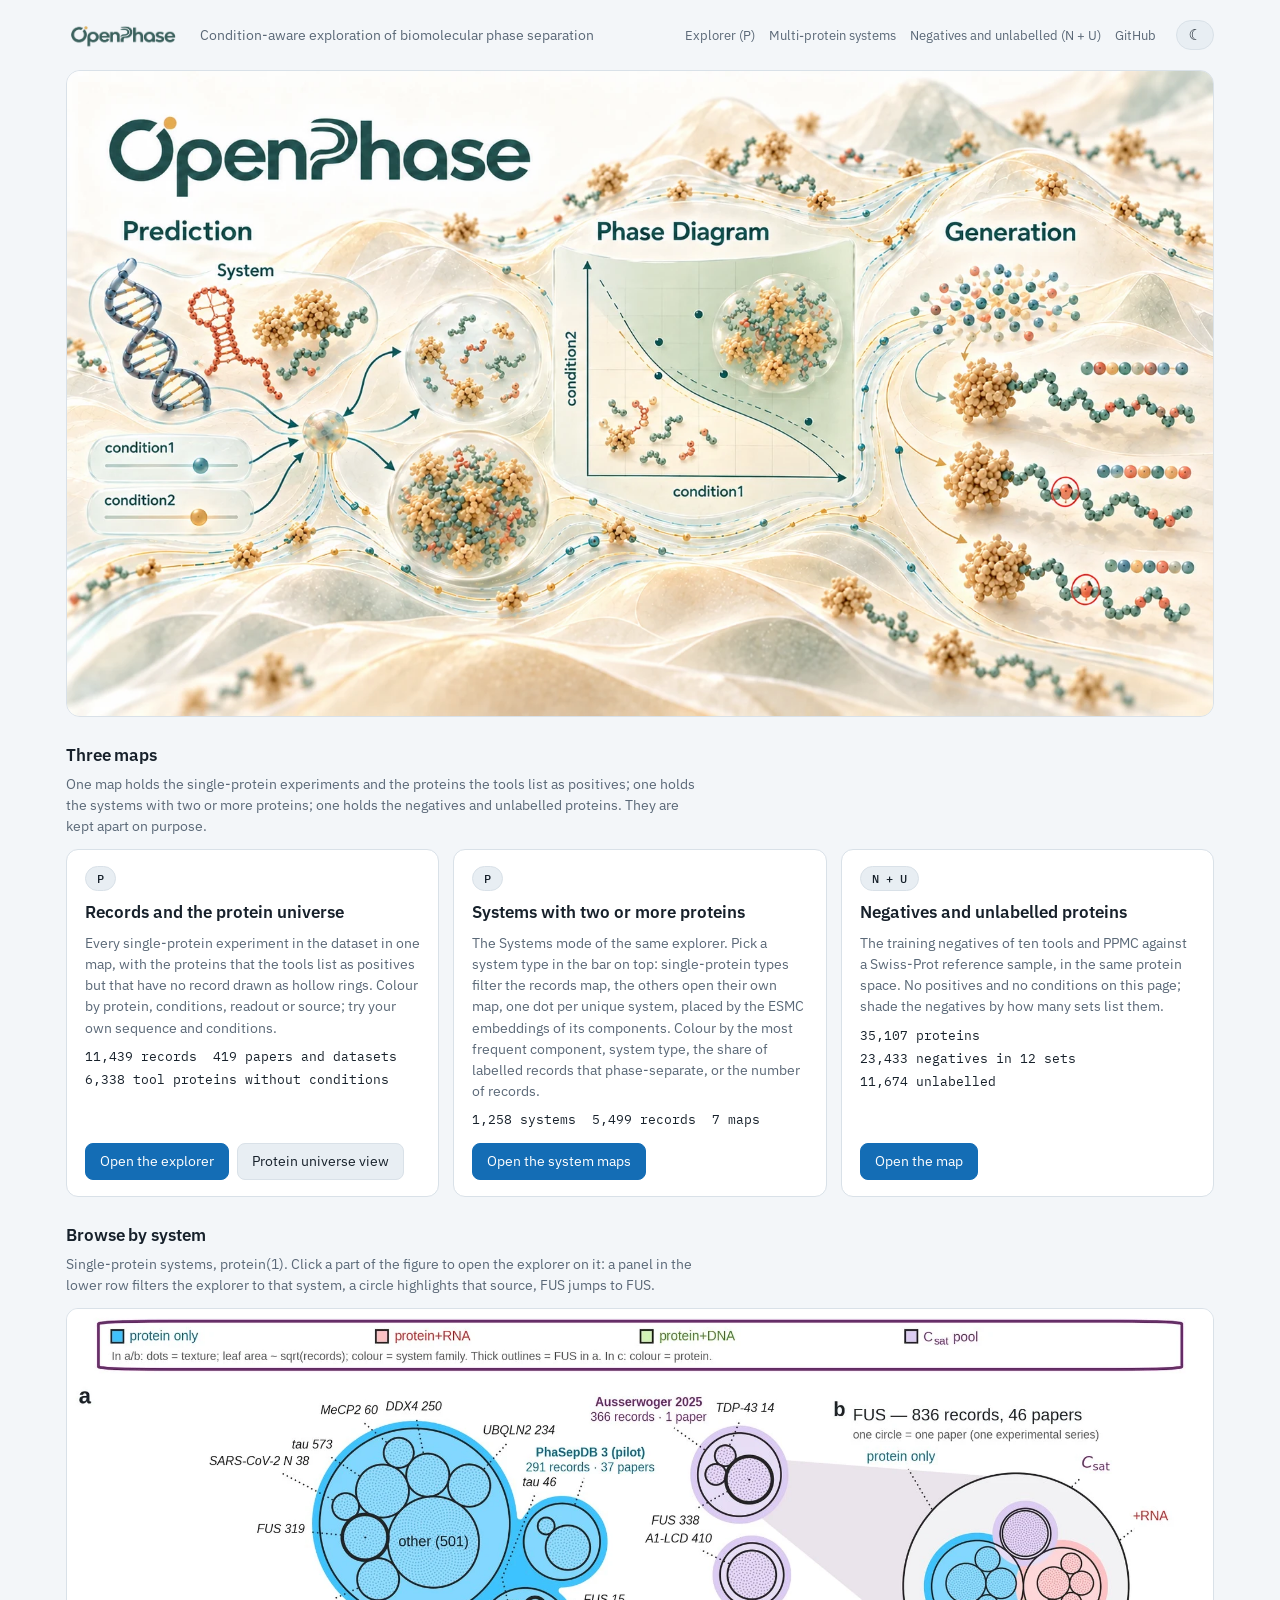
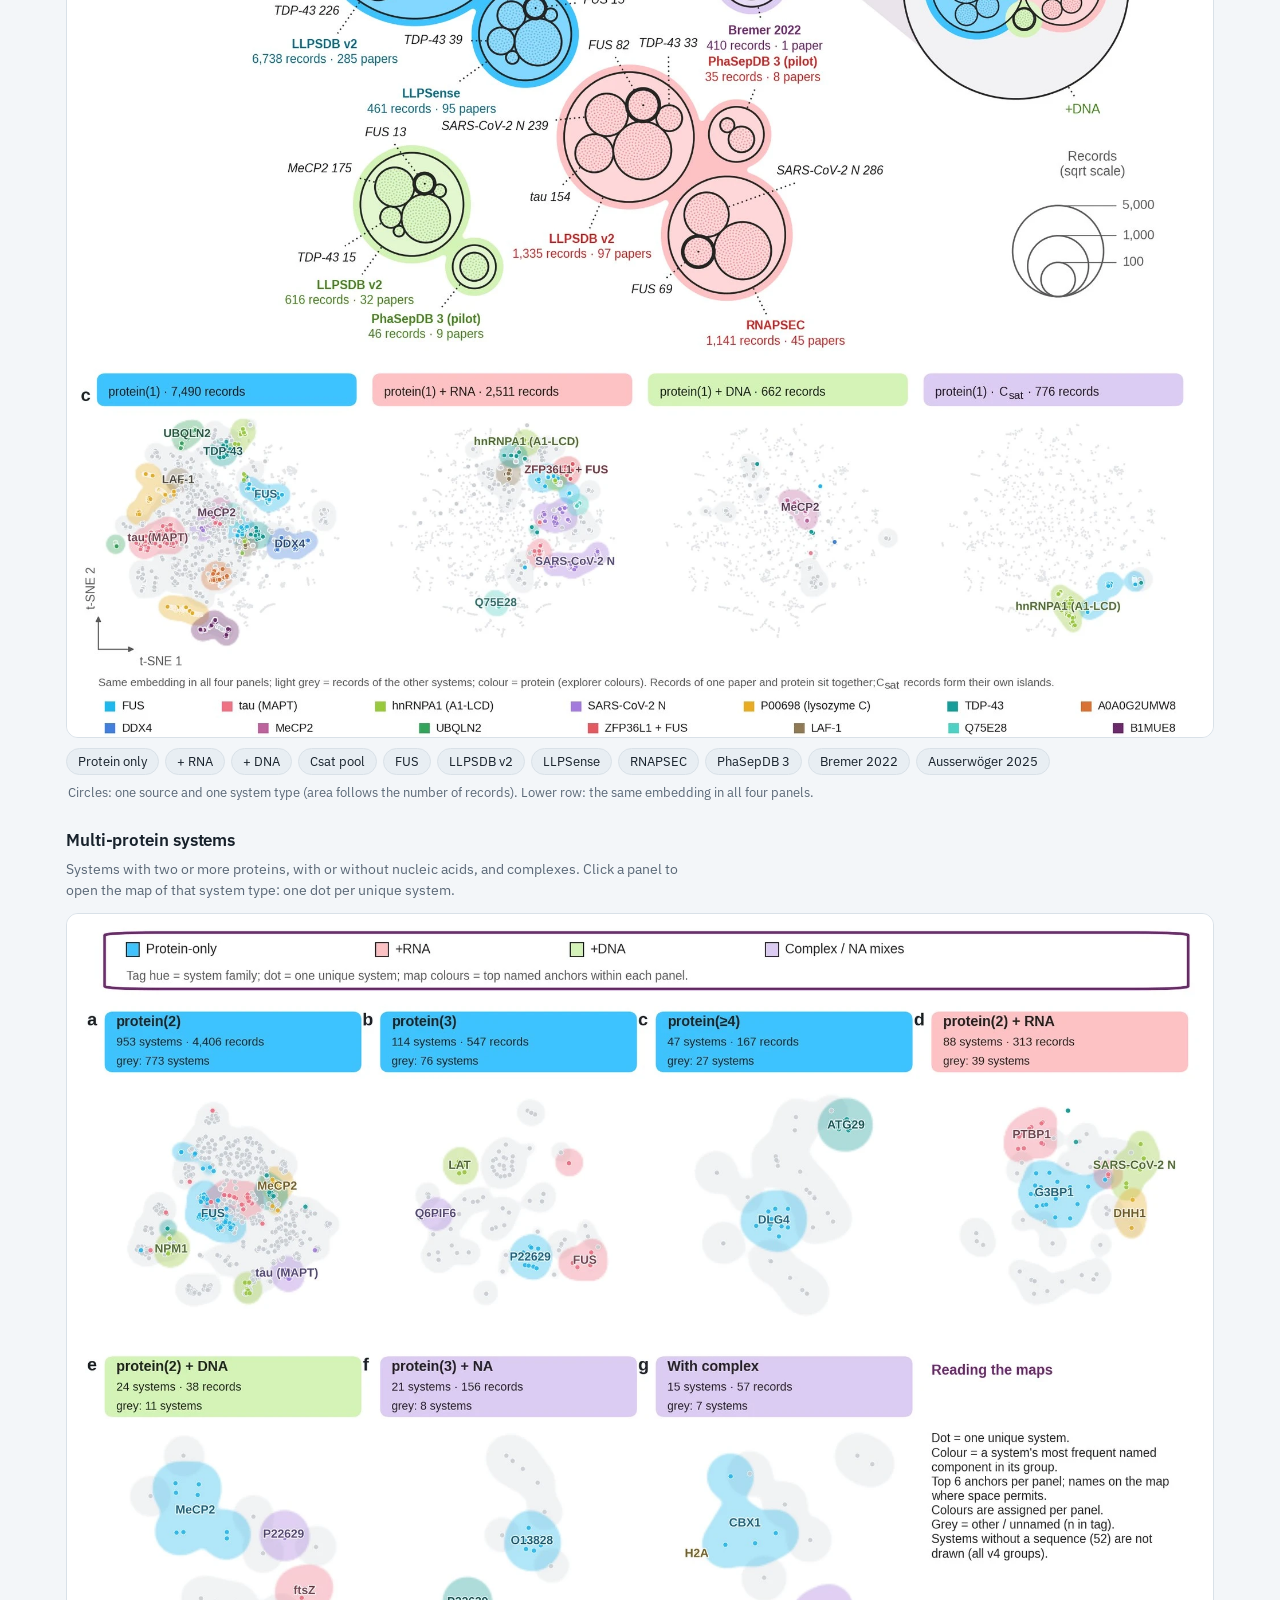
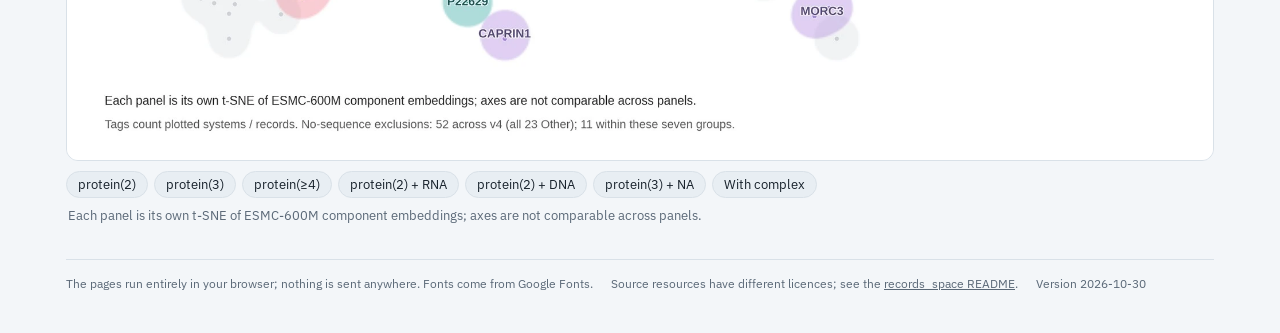
==== commit b818189b: "records_space: multi-protein systems become a mode of the explorer A System bar under the title list" ====
--- a/index.html
+++ b/index.html
@@ -78,7 +78,7 @@
     <p class="sub">Condition-aware exploration of biomolecular phase separation</p>
     <nav class="links" aria-label="Links">
       <a href="records_space/">Explorer (P)</a>
-      <a href="records_space/systems/">Multi-protein systems (S)</a>
+      <a href="records_space/#mode=systems">Multi-protein systems</a>
       <a href="records_space/negatives/">Negatives and unlabelled (N + U)</a>
       <a href="https://github.com/nicetone9/OpenPhase">GitHub</a>
     </nav>
@@ -99,11 +99,11 @@
         <div class="acts"><a class="btn primary" href="records_space/">Open the explorer</a><a class="btn" href="records_space/#lens=umap_universe">Protein universe view</a></div>
       </article>
       <article class="card">
-        <span class="tag">S</span>
-        <h3>Multi-protein systems</h3>
-        <p>Systems with two or more proteins, with or without RNA or DNA, and complexes. One map per system type, one dot per unique system, placed by the ESMC embeddings of its components. Colour by the most frequent component, by the share of labelled records that phase-separate, or by the number of records.</p>
+        <span class="tag">P</span>
+        <h3>Systems with two or more proteins</h3>
+        <p>The Systems mode of the same explorer. Pick a system type in the bar on top: single-protein types filter the records map, the others open their own map, one dot per unique system, placed by the ESMC embeddings of its components. Colour by the most frequent component, system type, the share of labelled records that phase-separate, or the number of records.</p>
         <div class="stats"><span>1,258 systems</span><span>5,499 records</span><span>7 maps</span></div>
-        <div class="acts"><a class="btn primary" href="records_space/systems/">Open the maps</a></div>
+        <div class="acts"><a class="btn primary" href="records_space/#mode=systems">Open the system maps</a></div>
       </article>
       <article class="card">
         <span class="tag">N + U</span>
@@ -145,15 +145,15 @@
     <p class="lead">Systems with two or more proteins, with or without nucleic acids, and complexes. Click a panel to open the map of that system type: one dot per unique system.</p>
     <div class="paper">
       <img src="assets/fig-multi-protein-systems.webp" alt="Maps of the multi-protein systems: protein(2), protein(3), protein(4 or more), with RNA, with DNA, with nucleic acid, and complexes" width="2000" height="1475">
-      <a class="hs" style="left:1.50%;top:11.19%;width:24.50%;height:37.63%" href="records_space/systems/#g=p2" data-label="protein(2): 953 systems, 4,406 records → open" aria-label="protein(2): 953 systems, 4,406 records"></a>
-      <a class="hs" style="left:26.00%;top:11.19%;width:24.00%;height:37.63%" href="records_space/systems/#g=p3" data-label="protein(3): 114 systems, 547 records → open" aria-label="protein(3): 114 systems, 547 records"></a>
-      <a class="hs" style="left:50.00%;top:11.19%;width:24.00%;height:37.63%" href="records_space/systems/#g=p4" data-label="protein(≥4): 47 systems, 167 records → open" aria-label="protein(≥4): 47 systems, 167 records"></a>
-      <a class="hs" style="left:74.00%;top:11.19%;width:24.25%;height:37.63%" href="records_space/systems/#g=p2r" data-label="protein(2) + RNA: 88 systems, 313 records → open" aria-label="protein(2) + RNA: 88 systems, 313 records"></a>
-      <a class="hs" style="left:1.50%;top:51.86%;width:24.50%;height:37.63%" href="records_space/systems/#g=p2d" data-label="protein(2) + DNA: 24 systems, 38 records → open" aria-label="protein(2) + DNA: 24 systems, 38 records"></a>
-      <a class="hs" style="left:26.00%;top:51.86%;width:24.00%;height:37.63%" href="records_space/systems/#g=p3na" data-label="protein(3) + NA: 21 systems, 156 records → open" aria-label="protein(3) + NA: 21 systems, 156 records"></a>
-      <a class="hs" style="left:50.00%;top:51.86%;width:24.00%;height:37.63%" href="records_space/systems/#g=cx" data-label="With complex: 15 systems, 57 records → open" aria-label="With complex: 15 systems, 57 records"></a>
+      <a class="hs" style="left:1.50%;top:11.19%;width:24.50%;height:37.63%" href="records_space/#mode=systems&g=p2" data-label="protein(2): 953 systems, 4,406 records → open" aria-label="protein(2): 953 systems, 4,406 records"></a>
+      <a class="hs" style="left:26.00%;top:11.19%;width:24.00%;height:37.63%" href="records_space/#mode=systems&g=p3" data-label="protein(3): 114 systems, 547 records → open" aria-label="protein(3): 114 systems, 547 records"></a>
+      <a class="hs" style="left:50.00%;top:11.19%;width:24.00%;height:37.63%" href="records_space/#mode=systems&g=p4" data-label="protein(≥4): 47 systems, 167 records → open" aria-label="protein(≥4): 47 systems, 167 records"></a>
+      <a class="hs" style="left:74.00%;top:11.19%;width:24.25%;height:37.63%" href="records_space/#mode=systems&g=p2r" data-label="protein(2) + RNA: 88 systems, 313 records → open" aria-label="protein(2) + RNA: 88 systems, 313 records"></a>
+      <a class="hs" style="left:1.50%;top:51.86%;width:24.50%;height:37.63%" href="records_space/#mode=systems&g=p2d" data-label="protein(2) + DNA: 24 systems, 38 records → open" aria-label="protein(2) + DNA: 24 systems, 38 records"></a>
+      <a class="hs" style="left:26.00%;top:51.86%;width:24.00%;height:37.63%" href="records_space/#mode=systems&g=p3na" data-label="protein(3) + NA: 21 systems, 156 records → open" aria-label="protein(3) + NA: 21 systems, 156 records"></a>
+      <a class="hs" style="left:50.00%;top:51.86%;width:24.00%;height:37.63%" href="records_space/#mode=systems&g=cx" data-label="With complex: 15 systems, 57 records → open" aria-label="With complex: 15 systems, 57 records"></a>
     </div>
-    <div class="chips" aria-label="Shortcuts to the multi-protein maps"><a class="chip" href="records_space/systems/#g=p2">protein(2)</a><a class="chip" href="records_space/systems/#g=p3">protein(3)</a><a class="chip" href="records_space/systems/#g=p4">protein(≥4)</a><a class="chip" href="records_space/systems/#g=p2r">protein(2) + RNA</a><a class="chip" href="records_space/systems/#g=p2d">protein(2) + DNA</a><a class="chip" href="records_space/systems/#g=p3na">protein(3) + NA</a><a class="chip" href="records_space/systems/#g=cx">With complex</a></div>
+    <div class="chips" aria-label="Shortcuts to the multi-protein maps"><a class="chip" href="records_space/#mode=systems&g=p2">protein(2)</a><a class="chip" href="records_space/#mode=systems&g=p3">protein(3)</a><a class="chip" href="records_space/#mode=systems&g=p4">protein(≥4)</a><a class="chip" href="records_space/#mode=systems&g=p2r">protein(2) + RNA</a><a class="chip" href="records_space/#mode=systems&g=p2d">protein(2) + DNA</a><a class="chip" href="records_space/#mode=systems&g=p3na">protein(3) + NA</a><a class="chip" href="records_space/#mode=systems&g=cx">With complex</a></div>
     <p class="cap">Each panel is its own t-SNE of ESMC-600M component embeddings; axes are not comparable across panels.</p>
   </section>
 
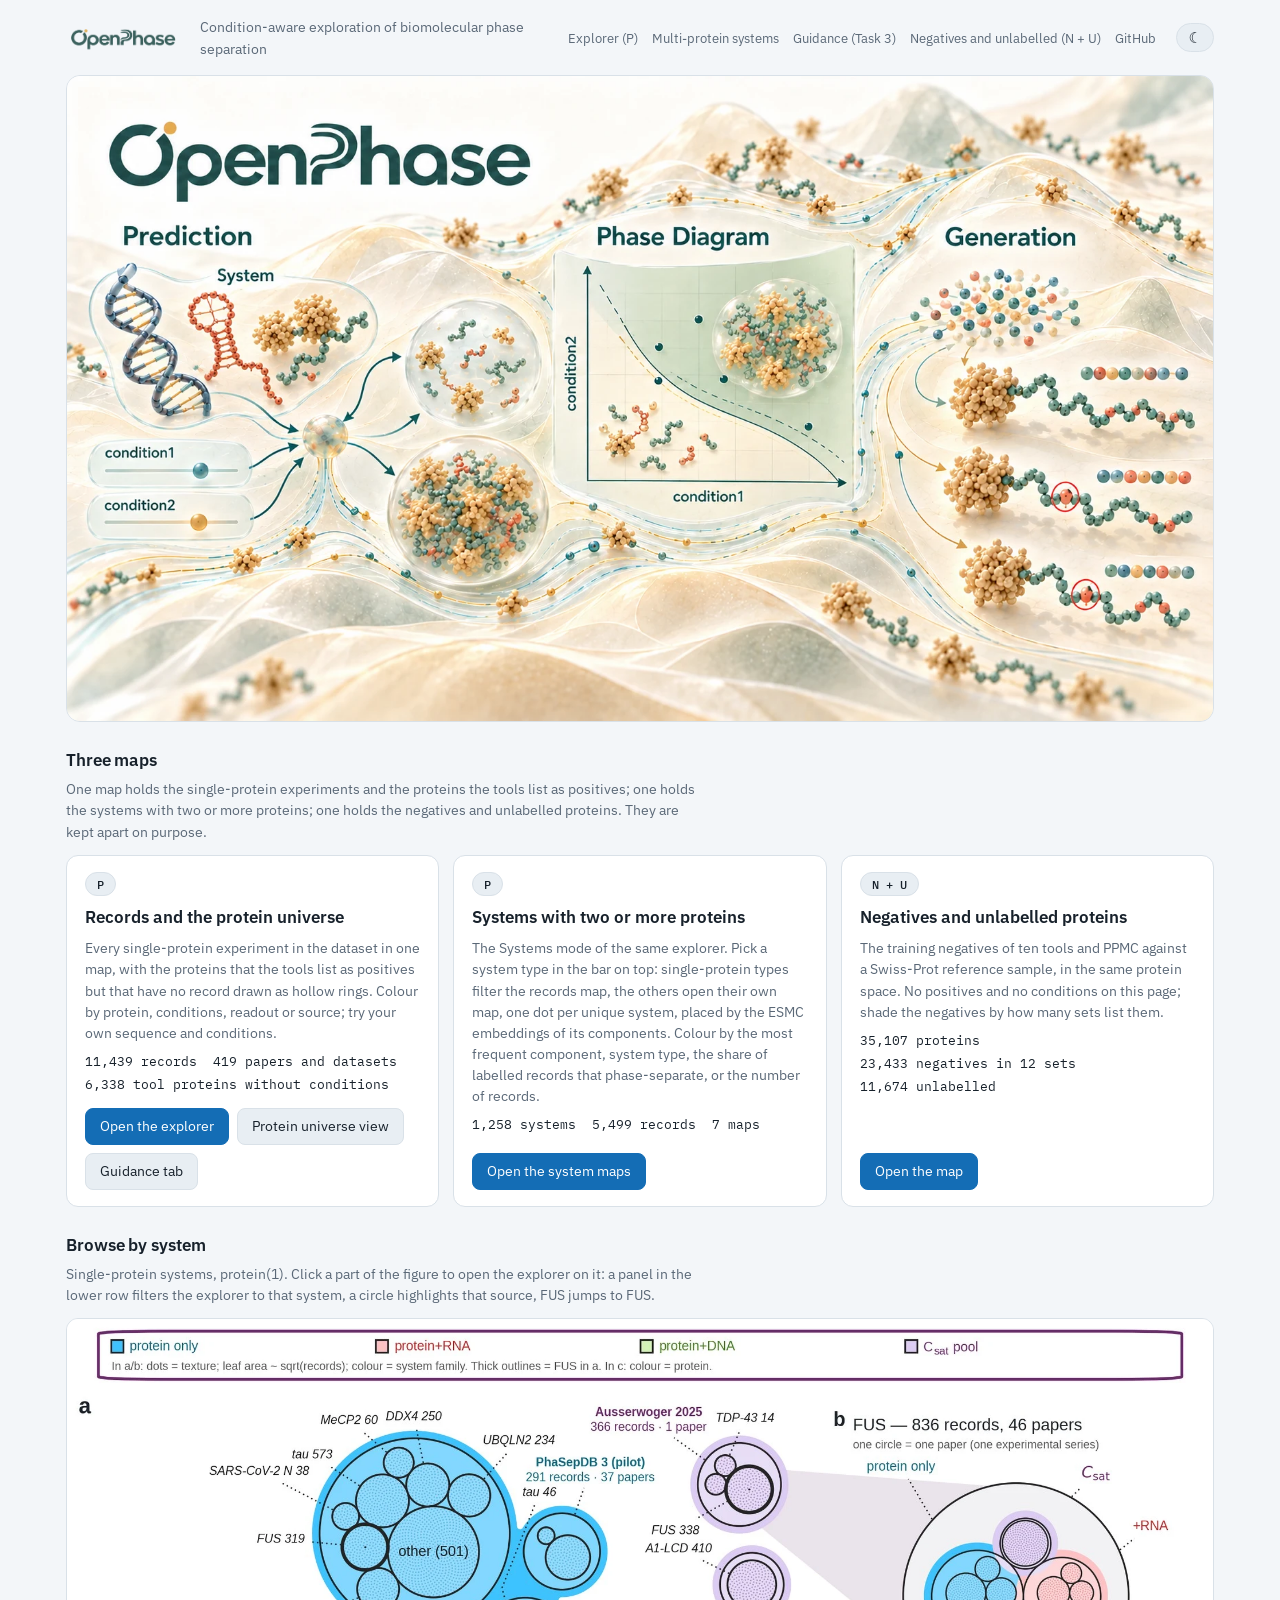
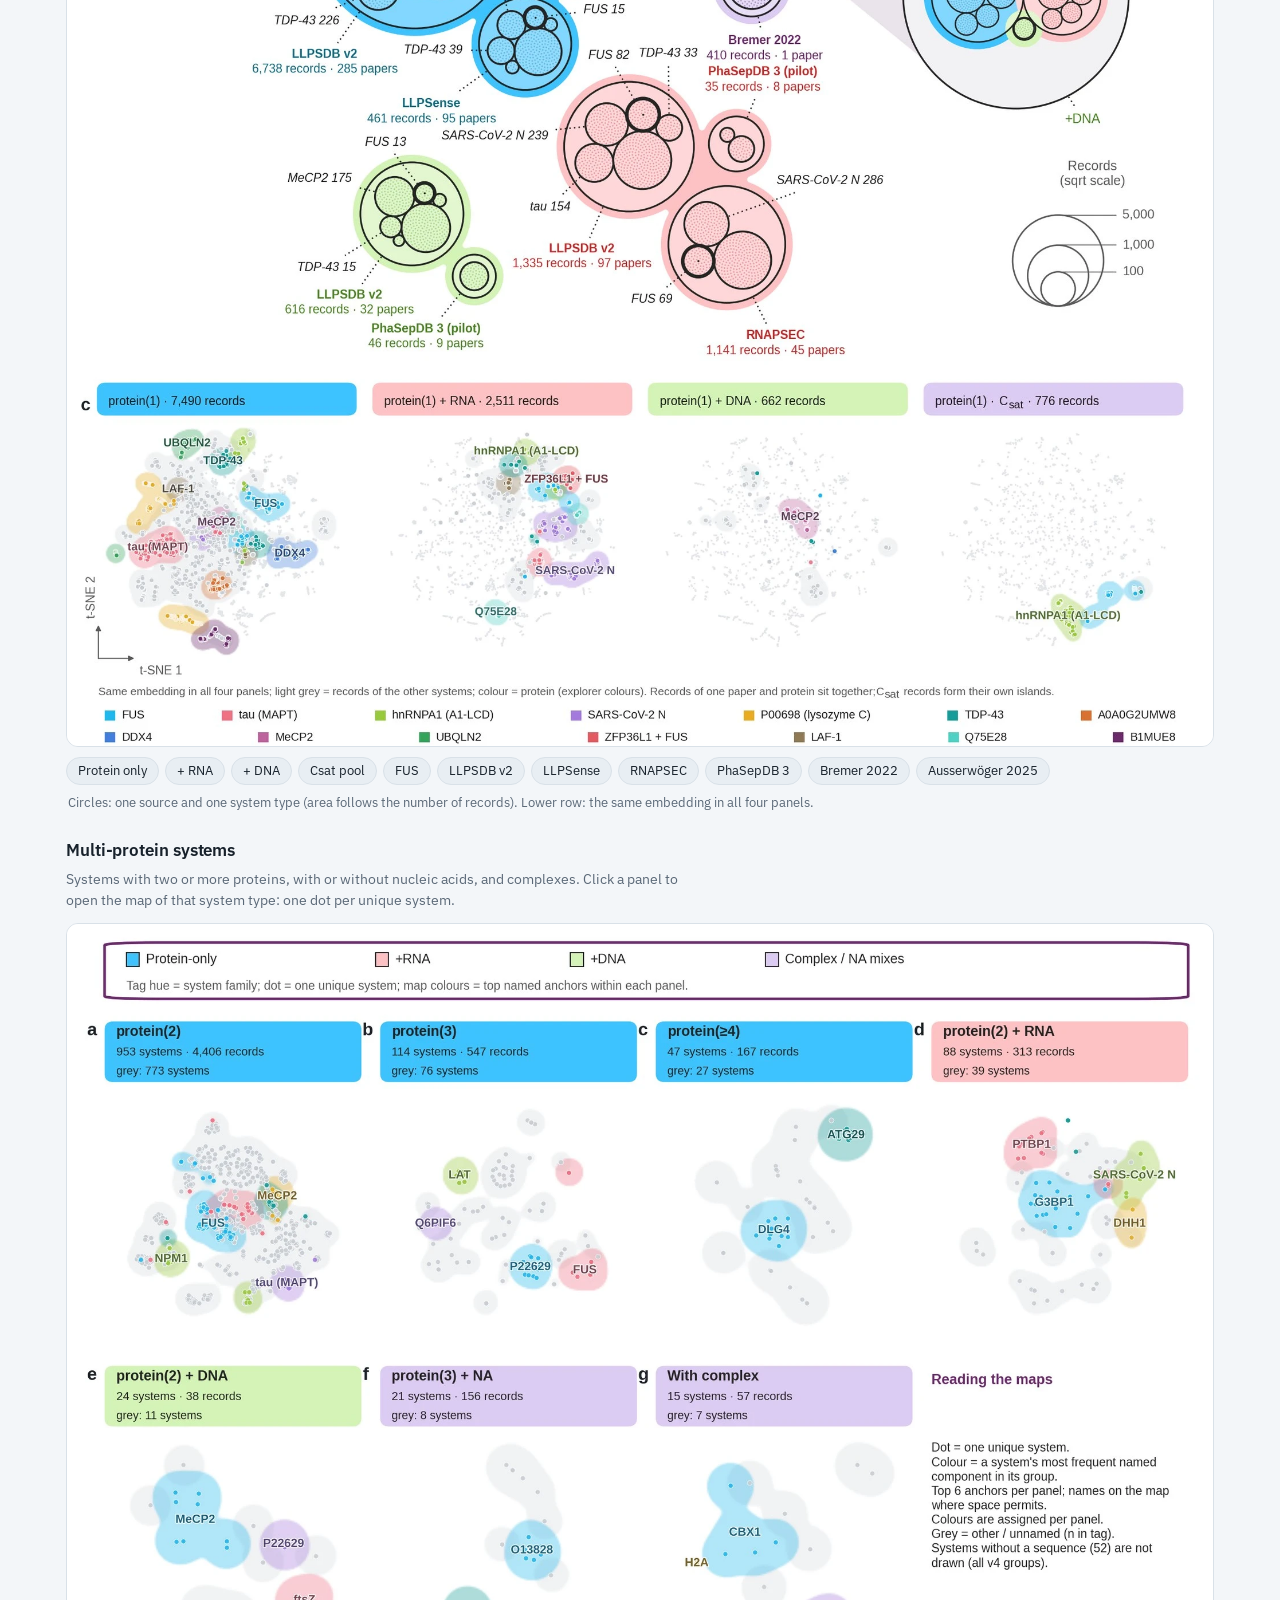
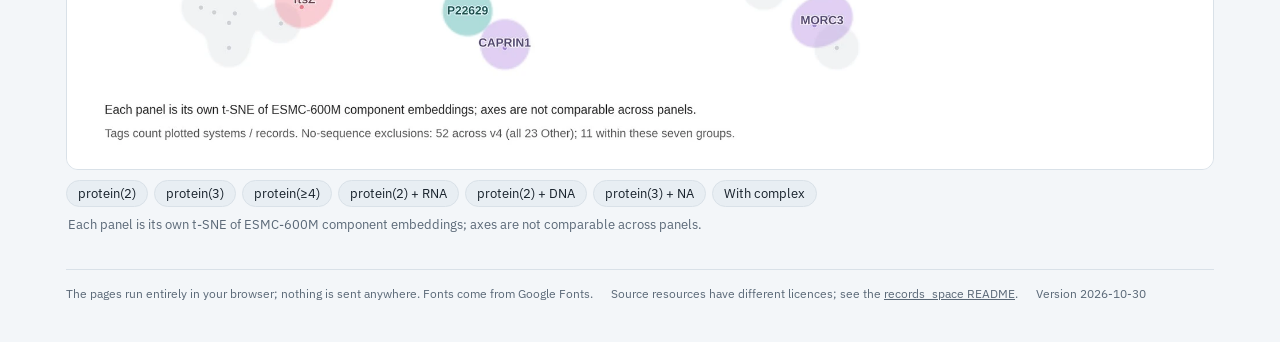
==== commit 34bb79df: "records_space: Guidance tab (guided sampling GIFs, score field, map point to sequence) A fourth mode" ====
--- a/index.html
+++ b/index.html
@@ -79,6 +79,7 @@
     <nav class="links" aria-label="Links">
       <a href="records_space/">Explorer (P)</a>
       <a href="records_space/#mode=systems">Multi-protein systems</a>
+      <a href="records_space/#mode=guidance">Guidance (Task 3)</a>
       <a href="records_space/negatives/">Negatives and unlabelled (N + U)</a>
       <a href="https://github.com/nicetone9/OpenPhase">GitHub</a>
     </nav>
@@ -96,7 +97,7 @@
         <h3>Records and the protein universe</h3>
         <p>Every single-protein experiment in the dataset in one map, with the proteins that the tools list as positives but that have no record drawn as hollow rings. Colour by protein, conditions, readout or source; try your own sequence and conditions.</p>
         <div class="stats"><span>11,439 records</span><span>419 papers and datasets</span><span>6,338 tool proteins without conditions</span></div>
-        <div class="acts"><a class="btn primary" href="records_space/">Open the explorer</a><a class="btn" href="records_space/#lens=umap_universe">Protein universe view</a></div>
+        <div class="acts"><a class="btn primary" href="records_space/">Open the explorer</a><a class="btn" href="records_space/#lens=umap_universe">Protein universe view</a><a class="btn" href="records_space/#mode=guidance">Guidance tab</a></div>
       </article>
       <article class="card">
         <span class="tag">P</span>
